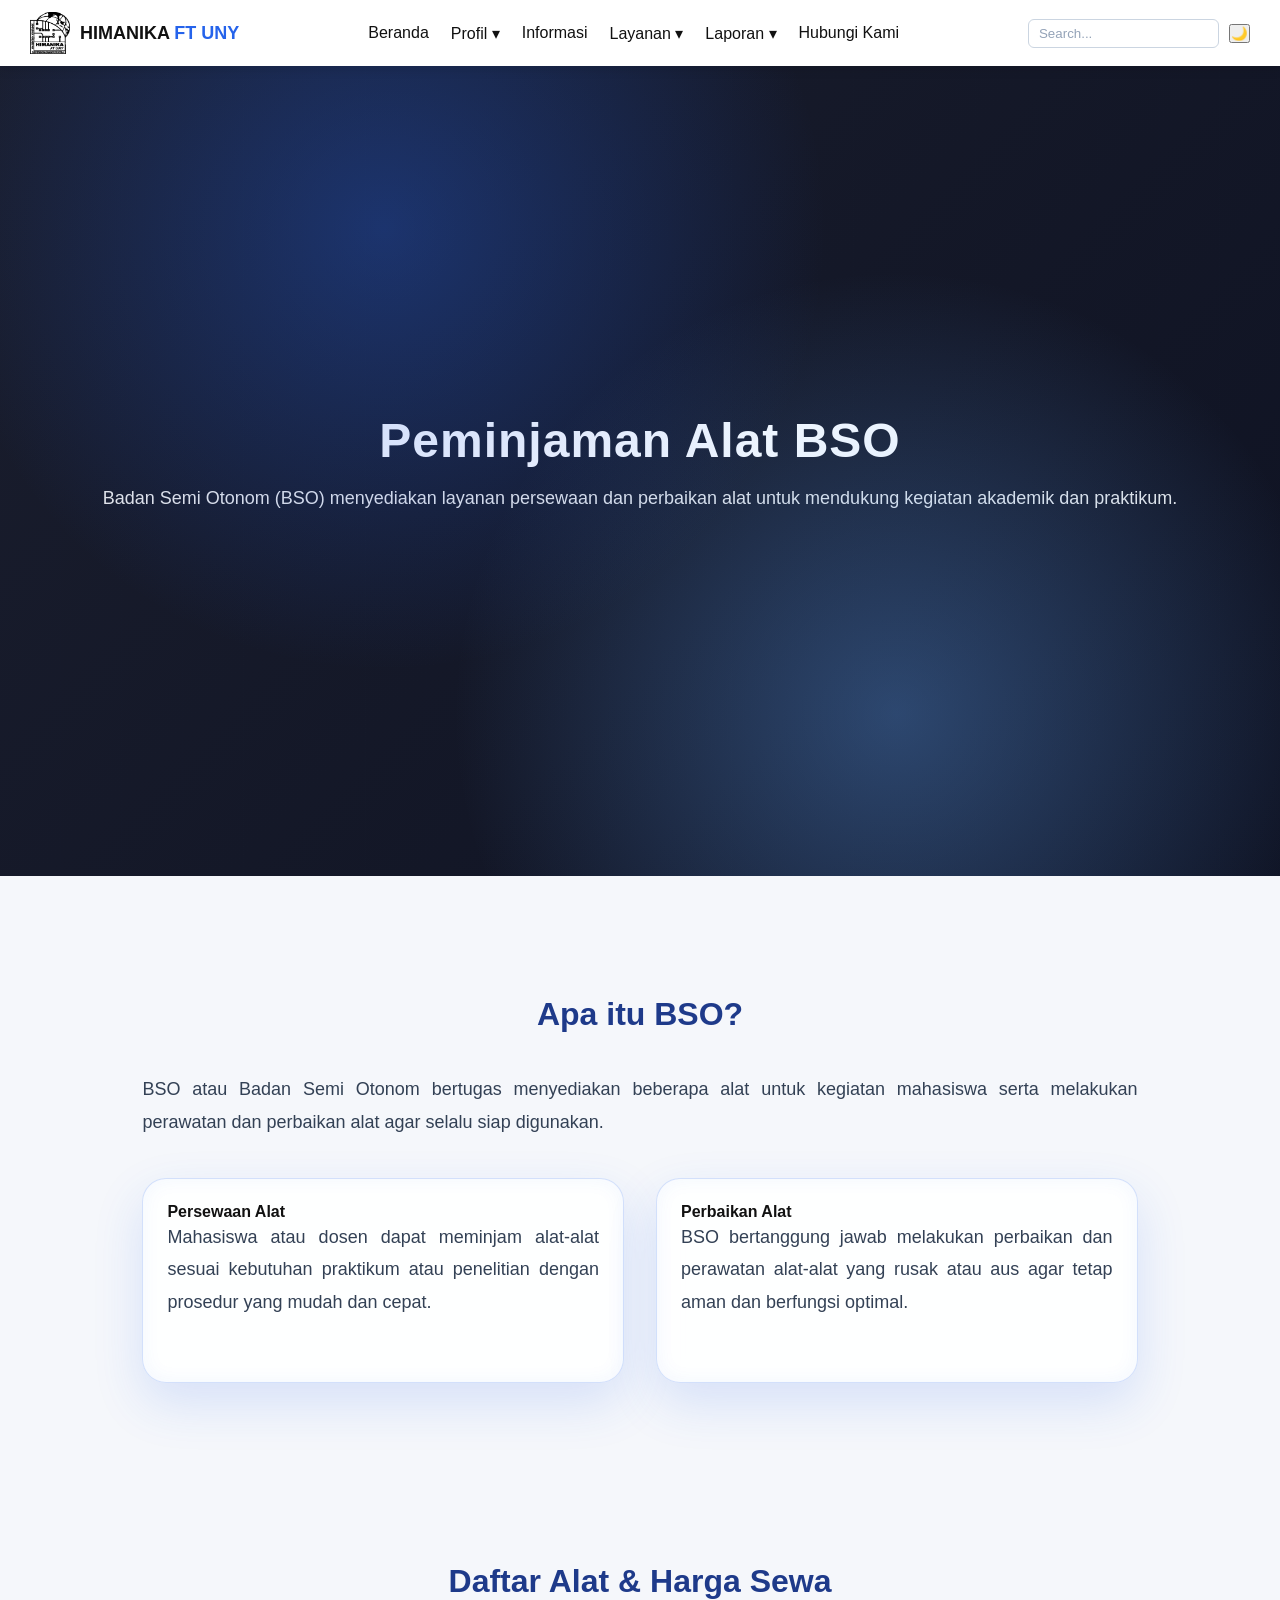
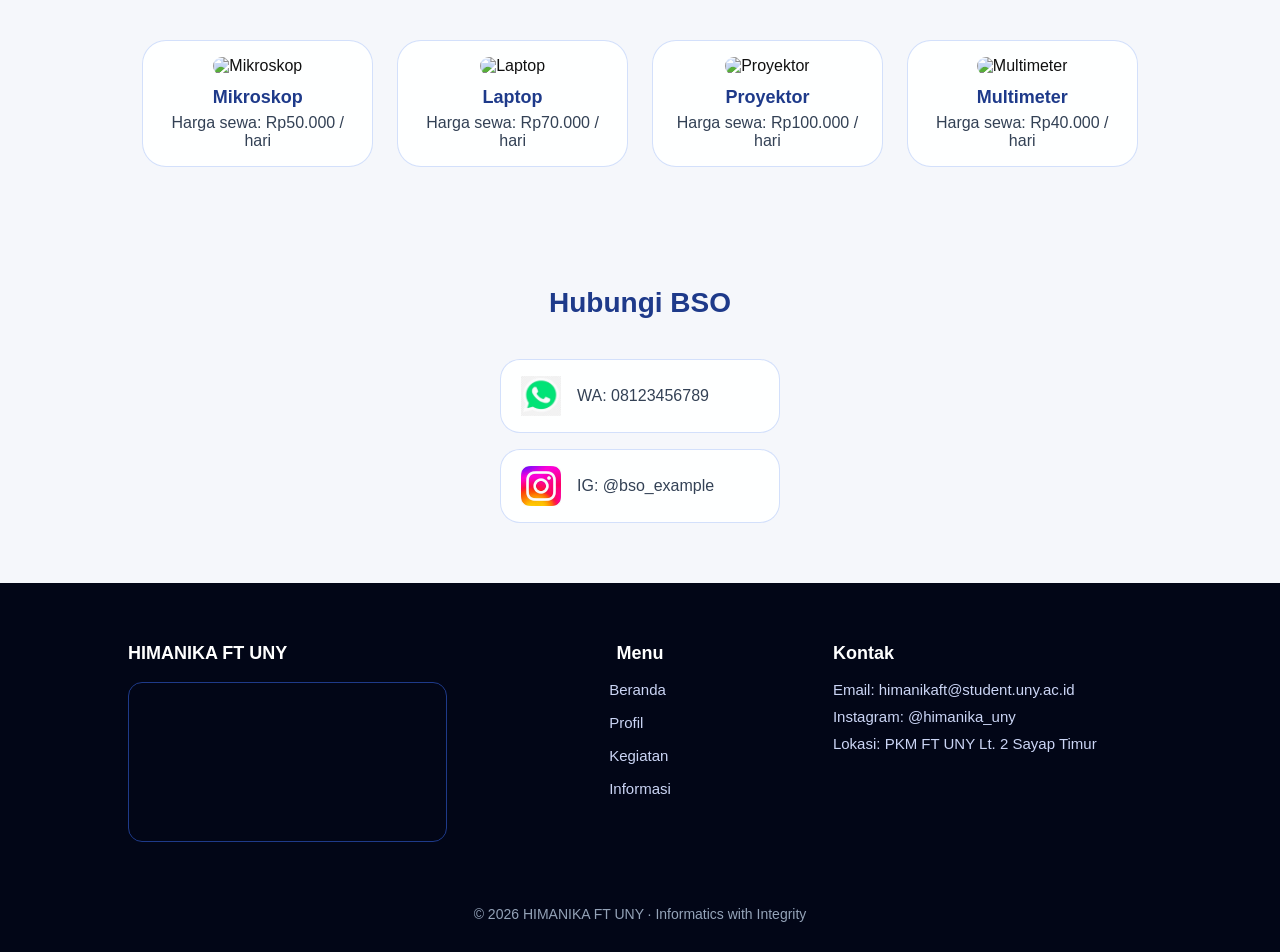
==== BSO.html @ 16c8b1ec "Initial commit" ====
<!DOCTYPE html>
<html lang="id">
<head>
<meta charset="UTF-8">
<meta name="viewport" content="width=device-width, initial-scale=1.0">
<title>HIMANIKA FT UNY</title>
 <link rel="icon" type="image/png" href="logo/Logo_himanika_hitam.png">
<link rel="stylesheet" href="CSS/style.css">
<link rel="stylesheet" href="CSS/BSO.css">
<script src="js/Dark_Light_Mode.js" defer></script>
<script src="js/search.js" defer></script>
</head>

<body>

<!-- TOP BAR -->
<div class="topbar">
  <div class="scrolling-text">
    <p>SELAMAT DATANG DI WEB RESMI HIMANIKA FT UNY — ORGANISASI MAHASISWA PENDIDIKAN TEKNIK ELEKTRONIKA & INFORMATIKA</p>
  </div>

<div class="social-icons">
  <a href="https://www.instagram.com/himanika_uny?igsh=czcxanc0N25wOWpx" target="_blank" rel="noopener">
    <img src="logo/instagram.png" alt="Instagram HIMANIKA">
  </a>

  <a href="https://www.tiktok.com/@himanika_uny5?_r=1&_t=ZS-93Bzs7ITWLJ" target="_blank" rel="noopener">
    <img src="logo/tiktok.png" alt="TikTok HIMANIKA">
  </a>

  <a href="https://x.com/HimanikaUNY?s=20" target="_blank" rel="noopener">
    <img src="logo/X.png" alt="X HIMANIKA">
  </a>

  <a href="https://www.facebook.com/share/1DdURQPhPr/?mibextid=wwXIfr" target="_blank" rel="noopener">
    <img src="logo/facebook.png" alt="Facebook HIMANIKA">
  </a>

  <a href="https://www.linkedin.com/company/himanika-uny/" target="_blank" rel="noopener">
    <img src="logo/linkedin.png" alt="LinkedIn HIMANIKA">
  </a>
</div>

</div>

<!-- NAVBAR -->
<header class="navbar">
  <div class="logo">
    <img src="logo/Logo_himanika_hitam.png" class="logo-image">
    <h1>HIMANIKA <span>FT UNY</span></h1>
  </div>

  <nav class="menu" id="menu">
    <a href="Beranda.html">Beranda</a>

    <div class="dropdown">
      <a href="#">Profil ▾</a>
      <div class="dropdown-content">
        <a href="sejarah.html">Sejarah</a>
        <a href="struktur.html">Struktur</a>
        <a href="Kabinet.html">Kabinet</a>
        <a href="ADART.html">AD ART</a>
      </div>
    </div>

    <a href="informasi.html">Informasi</a>

    <div class="dropdown">
      <a href="#">Layanan ▾</a>
      <div class="dropdown-content">
        <a href="media_partner.html">Media Partner</a>
        <a href="studibanding.html">Study Banding</a>
        <a href="BSO.html">Peminjaman Alat</a>
      </div>
    </div>

    <div class="dropdown">
      <a href="#">Laporan ▾</a>
      <div class="dropdown-content">
        <a href="LPJ.html">LPJ</a>
        <a href="transparansi_dana.html">Transparansi Dana</a>
      </div>
    </div>

    <a href="hubungi_kami.html">Hubungi Kami</a>
  </nav>

  <div class="nav-right">
    <input 
      type="text" 
      class="search" 
      id="searchInput"
      placeholder="Search..."
    >

      <button id="darkToggle" aria-label="Toggle Dark Mode">🌙</button>

    <button class="hamburger" id="hamburger">
      <span></span><span></span><span></span>
    </button>
  </div>
</header>

<!-- HERO SECTION -->
<section class="hero">
  <div class="hero-overlay">
    <h2>Peminjaman Alat BSO</h2>
    <p>Badan Semi Otonom (BSO) menyediakan layanan persewaan dan perbaikan alat untuk mendukung kegiatan akademik dan praktikum.</p>
  </div>
</section>

<!-- BSO PENJELASAN -->
<section class="bso-section">
  <h3>Apa itu BSO?</h3>
  <p>BSO atau Badan Semi Otonom bertugas menyediakan beberapa alat untuk kegiatan mahasiswa serta melakukan perawatan dan perbaikan alat agar selalu siap digunakan.</p>

  <div class="bso-cards">
    <div class="bso-card">
      <h4>Persewaan Alat</h4>
      <p>Mahasiswa atau dosen dapat meminjam alat-alat sesuai kebutuhan praktikum atau penelitian dengan prosedur yang mudah dan cepat.</p>
    </div>
    <div class="bso-card">
      <h4>Perbaikan Alat</h4>
      <p>BSO bertanggung jawab melakukan perbaikan dan perawatan alat-alat yang rusak atau aus agar tetap aman dan berfungsi optimal.</p>
    </div>
  </div>
</section>

<!-- GALLERY ALAT & HARGA -->
<section class="alat-gallery">
  <h3>Daftar Alat & Harga Sewa</h3>
  <div class="gallery-grid">
    <div class="gallery-card">
      <img src="alat-mikroskop.jpg" alt="Mikroskop">
      <h4>Mikroskop</h4>
      <p>Harga sewa: Rp50.000 / hari</p>
    </div>
    <div class="gallery-card">
      <img src="alat-laptop.jpg" alt="Laptop">
      <h4>Laptop</h4>
      <p>Harga sewa: Rp70.000 / hari</p>
    </div>
    <div class="gallery-card">
      <img src="alat-proyektor.jpg" alt="Proyektor">
      <h4>Proyektor</h4>
      <p>Harga sewa: Rp100.000 / hari</p>
    </div>
    <div class="gallery-card">
      <img src="alat-multimeter.jpg" alt="Multimeter">
      <h4>Multimeter</h4>
      <p>Harga sewa: Rp40.000 / hari</p>
    </div>
    <!-- Tambahkan alat lain sesuai kebutuhan -->
  </div>
</section>

<!-- CONTACT PERSON -->
<section class="bso-contacts">
  <h3>Hubungi BSO</h3>
  <div class="contact-card" onclick="window.location='https://wa.me/628123456789';">
    <img src="logo/Whatsapp.png" alt="WhatsApp">
    <span>WA: 08123456789</span>
  </div>
  <div class="contact-card" onclick="window.location='https://instagram.com/bso_example';">
    <img src="logo/instagram.png" alt="Instagram">
    <span>IG: @bso_example</span>
  </div>

</section>


<footer class="footer">
  <div class="footer-container">

    <!-- KIRI -->
    <div class="footer-brand">
      <h4>HIMANIKA FT UNY</h4>

      <div class="footer-maps">
        <iframe
          src="https://www.google.com/maps/embed?pb=!1m18!1m12!1m3!1d3953.176288472587!2d110.38688399021301!3d-7.77
          1122967415651!2m3!1f0!2f0!3f0!3m2!1i1024!2i768!4f13.1!3m3!1m2!1s0x2e7a59b658227f89%3A0x656b9f4a43039850!2
          sHIMANIKA%20FT%20UNY%20Office!5e0!3m2!1sen!2sid!4v1768897644990!5m2!1sen!2sid"
          loading="lazy"
          referrerpolicy="no-referrer-when-downgrade">
        </iframe>
      </div>
    </div>

    <!-- TENGAH -->
    <div class="footer-menu">
      <h4>Menu</h4>
      <a href="#">Beranda</a>
      <a href="#">Profil</a>
      <a href="#">Kegiatan</a>
      <a href="#">Informasi</a>
    </div>

    <!-- KANAN -->
    <div class="footer-contact">
      <h4>Kontak</h4>
      <p>Email: himanikaft@student.uny.ac.id</p>
      <p>Instagram: @himanika_uny</p>
      <p>Lokasi: PKM FT UNY Lt. 2 Sayap Timur</p>
    </div>

  </div>

  <div class="footer-bottom">
    © 2026 HIMANIKA FT UNY · Informatics with Integrity
  </div>
</footer>

</body>
</html>
---- CSS/style.css ----
*{
  margin:0;
  padding:0;
  box-sizing:border-box;
  font-family:'Segoe UI', sans-serif;
}


div {
  max-width: 100%;
}

.container {
  display: flex;
  flex-wrap: wrap;
}
.card {
  flex: 1 1 300px;
}

.container {
  display: grid;
  grid-template-columns: repeat(auto-fit, minmax(250px, 1fr));
}

img {
  max-width: 100%;
  height: auto;
}

body {
  font-size: 1rem;
}

h1 {
  font-size: 2rem;
}

body{
  background:#f5f7fb;
  color:#111;
  transition:0.4s;
}

/* DARK MODE */
body.dark{
  background:#0b0f1a;
  color:#fff;
}

/* ================= TOPBAR ================= */
.topbar{
  background:#0d0546;
  color:#fff;
  display:flex;
  align-items:center;
  padding:6px 20px;
  font-size:12px;
  gap:20px;

  position: fixed;
  top: 0;
  left: 0;
  width: 100%;
  z-index: 1000;
}

/* AREA TEKS */
.scrolling-text{
  flex:1;                
  overflow:hidden;        
  position:relative;
}

.scrolling-text p{
  white-space:nowrap;
  animation:scroll 15s linear infinite;
}

/* AREA ICON */
.social-icons{
  display:flex;
  align-items:center;
  flex-shrink:0;          
}

.social-icons img{
  width:25px;
  margin-left:10px;
  border-radius:8px;
}

/* ANIMASI */
@keyframes scroll{
  from{transform:translateX(100%)}
  to{transform:translateX(-30%)}
}

/* ================= NAVBAR ================= */
.navbar{
  position:sticky;
  top: 32px;
  z-index:1000;
  background:#fff;
  display:flex;
  justify-content:space-between;
  align-items:center;
  padding:12px 30px;
  box-shadow:0 4px 10px rgba(0,0,0,0.1);
  
}

body.dark .navbar{
  background:#0f172a;
}

.logo{
  display:flex;
  align-items:center;
  gap:10px;
}

.logo img{
  width:40px;
}

.logo h1{
  font-size:18px;
}

.logo span{
  color:#2563eb;
}

/* MENU */
.menu{
  display:flex;
  gap:22px;
}

.menu a{
  text-decoration:none;
  color:inherit;
  font-weight:500;
  position:relative;
}

.menu a::after{
  content:"";
  position:absolute;
  left:0;
  bottom:-4px;
  width:0;
  height:2px;
  background:#2563eb;
  transition:0.3s;
}

.menu a:hover::after{
  width:100%;
}

.dropdown{
  position:relative;
}

.dropdown-content{
  display:none;
  position:absolute;
  top:25px;
  min-width:160px;
  background:#fff;
  box-shadow:0 4px 10px rgba(0,0,0,0.1);
}

.dropdown-content a{
  display:block;
  padding:10px;
}

.dropdown:hover .dropdown-content{
  display:block;
}

body.dark .dropdown-content{
  background:#020617;
}

body.dark .dropdown-content a{
  color:#e5e7eb;
}

/* NAV RIGHT */
.nav-right{
  display:flex;
  align-items:center;
  gap:10px;
}

/* SEARCH INPUT */
.search{
  padding:6px 10px;
  border-radius:6px;
  border:1px solid #cbd5e1;
  background:#fff;
  color:#111;
  outline:none;
  transition:0.3s;
}

.search:focus{
  border-color:#2563eb;
  box-shadow:0 0 0 3px rgba(37,99,235,0.25);
  background:#fff;
}

.search::placeholder{
  color:#94a3b8;
}

/* DARK MODE SEARCH */
body.dark .search{
  background:#020617;
  color:#e5e7eb;
  border:1px solid #334155;
}

body.dark .search:focus{
  border-color:#3b82f6;
  box-shadow:0 0 0 3px rgba(59,130,246,0.35);
}

body.dark .search::placeholder{
  color:#64748b;
}


/* HAMBURGER */
.hamburger{
  display:none;
  flex-direction:column;
  gap:4px;
  background:none;
  border:none;
}

.hamburger span{
  width:25px;
  height:3px;
  background:#000;
}

body.dark .hamburger span{
  background:#fff;
}

/* ================= footer  ================= */
.footer{
  background:#020617;
  color:#cbd5f5;
  padding:80px 10% 40px;
}

.footer-container{
  display:grid;
  grid-template-columns:1.2fr 1fr 1.2fr;
  gap:60px;
  align-items:start;
}

.footer-menu{
  justify-self:center;
}

.footer-menu h4{
  text-align:center;
  margin-bottom:16px;
}

.footer-menu ul{
  list-style:none;
  padding:0;
  margin:0;
  text-align:left;
}

.footer-menu ul li{
  margin:6px 0;
}

.footer-menu ul li a{
  display:block;
}


/* TITLE */
.footer h4{
  color:#ffffff;
  margin-bottom:14px;
  font-size:18px;
}

/* TEXT */
.footer p,
.footer a{
  font-size:15px;
  line-height:1.8;
  color:#cbd5f5;
}

.footer a{
  display:block;
  margin-bottom:8px;
  text-decoration:none;
  transition:.3s;
}

.footer a:hover{
  color:#60a5fa;
}

/* MAPS */
.footer-maps{
  margin-top:18px;
}

.footer-maps iframe{
  width:100%;
  height:160px;
  border-radius:14px;
  border:1px solid #1e3a8a;
}

/* BOTTOM */
.footer-bottom{
  margin-top:60px;
  text-align:center;
  font-size:14px;
  color:#94a3b8;
}

/* RESPONSIVE */
@media(max-width:900px){
  .footer-container{
    grid-template-columns:1fr;
    gap:40px;
  }

  .footer{
    padding:60px 6% 30px;
  }

  .footer-maps iframe{
    height:200px;
  }

  .footer-menu{
    text-align:left;
    justify-self:start;
  }
}

/* ================= DARK MODE FIXES ================= */
body.dark .section{
  background:#0f172a;
}

body.dark .section.alt{
  background:#1e293b;
}

body.dark .program{
  background:#1e293b;
}

body.dark .events{
  background:#0f172a;
}

body.dark .activity{
  background:#0f172a;
}

body.dark .info{
  background:#0f172a;
}

body.dark .maps{
  background:#0f172a;
}

body.dark .box,
body.dark .program-card,
body.dark .event-card,
body.dark .activity-item,
body.dark .info-list li,
body.dark .visi-box{
  background:#1e293b;
  border:1px solid #3b82f6;
  box-shadow:none;
}

body.dark .misi-box{
  background:#3b82f6;
}

body.dark .section h3,
body.dark .section h4,
body.dark h4,
body.dark .info-list .text{
  color:#93c5fd;
}

body.dark .section p,
body.dark .section li,
body.dark .section span,
body.dark .info-list li{
  color:#e5e7eb;
}

body.dark .visi-box h4{
  color:#60a5fa;
}

/* ================= HERO ================= */
.hero {
  background: linear-gradient(135deg, #0d0546 0%, #2563eb 100%);
  color: #fff;
  padding: 100px 20px;
  text-align: center;
  position: relative;
  overflow: hidden;
}

.hero::before {
  content: '';
  position: absolute;
  top: 0;
  left: 0;
  right: 0;
  bottom: 0;
  background: url('data:image/svg+xml,<svg xmlns="http://www.w3.org/2000/svg" viewBox="0 0 100 100"><circle cx="50" cy="50" r="2" fill="rgba(255,255,255,0.1)"/></svg>') repeat;
  opacity: 0.1;
}

.hero-content {
  position: relative;
  z-index: 1;
  max-width: 800px;
  margin: 0 auto;
}

.hero h2 {
  font-size: 3rem;
  margin-bottom: 20px;
  font-weight: 700;
}

.hero p {
  font-size: 1.2rem;
  margin-bottom: 30px;
  opacity: 0.9;
}

.cta-btn {
  display: inline-block;
  background: #fff;
  color: #0d0546;
  padding: 12px 30px;
  border-radius: 50px;
  text-decoration: none;
  font-weight: 600;
  transition: 0.3s;
}

.cta-btn:hover {
  background: #f0f0f0;
  transform: translateY(-2px);
}

/* ================= ANIMATIONS ================= */
.animate-text {
  opacity: 0;
  transform: translateY(20px);
  animation: fadeInUp 1s ease-out forwards;
}

.animate-text.delay {
  animation-delay: 0.5s;
}

@keyframes fadeInUp {
  to {
    opacity: 1;
    transform: translateY(0);
  }
}

/* ================= RESPONSIVE ================= */
@media(max-width:900px){
  .menu{
    position:absolute;
    top:70px;
    right:0;
    background:#fff;
    flex-direction:column;
    width:220px;
    padding:20px;
    display:none;
  }

  .menu.active{
    display:flex;
  }

  .hamburger{
    display:flex;
  }

  .section.alt,
  .program-grid,
  .event-grid,
  .activity-grid,
  .footer-grid{
    grid-template-columns:1fr;
  }
}
---- CSS/BSO.css ----
*{
  margin:0;
  padding:0;
  box-sizing:border-box;
  font-family:'Segoe UI', sans-serif;
}

body{
  background:#f5f7fb;
  color:#111;
  transition:0.4s;
}

/* DARK MODE */
body.dark{
  background:#0b0f1a;
  color:#fff;
}

/* ================= TOPBAR ================= */
.topbar{
  background:#0d0546;
  color:#fff;
  display:flex;
  align-items:center;
  padding:6px 20px;
  font-size:12px;
  gap:20px;
}

/* AREA TEKS */
.scrolling-text{
  flex:1;                
  overflow:hidden;        
  position:relative;
}

.scrolling-text p{
  white-space:nowrap;
  animation:scroll 15s linear infinite;
}

/* AREA ICON */
.social-icons{
  display:flex;
  align-items:center;
  flex-shrink:0;          
}

.social-icons img{
  width:25px;
  margin-left:10px;
  border-radius:8px;
}

/* ANIMASI */
@keyframes scroll{
  from{transform:translateX(100%)}
  to{transform:translateX(-30%)}
}

/* ================= NAVBAR ================= */
.navbar{
  position:sticky;
  top:0;
  z-index:1000;
  background:#fff;
  display:flex;
  justify-content:space-between;
  align-items:center;
  padding:12px 30px;
  box-shadow:0 4px 10px rgba(0,0,0,0.1);
}

body.dark .navbar{
  background:#0f172a;
}

.logo{
  display:flex;
  align-items:center;
  gap:10px;
}

.logo img{
  width:40px;
}

.logo h1{
  font-size:18px;
}

.logo span{
  color:#2563eb;
}

/* MENU */
.menu{
  display:flex;
  gap:22px;
}

.menu a{
  text-decoration:none;
  color:inherit;
  font-weight:500;
  position:relative;
}

.menu a::after{
  content:"";
  position:absolute;
  left:0;
  bottom:-4px;
  width:0;
  height:2px;
  background:#2563eb;
  transition:0.3s;
}

.menu a:hover::after{
  width:100%;
}

.dropdown{
  position:relative;
}

.dropdown-content{
  display:none;
  position:absolute;
  top:25px;
  min-width:160px;
  background:#fff;
  box-shadow:0 4px 10px rgba(0,0,0,0.1);
}

.dropdown-content a{
  display:block;
  padding:10px;
}

.dropdown:hover .dropdown-content{
  display:block;
}

body.dark .dropdown-content{
  background:#020617;
}

body.dark .dropdown-content a{
  color:#e5e7eb;
}

/* NAV RIGHT */
.nav-right{
  display:flex;
  align-items:center;
  gap:10px;
}

/* SEARCH INPUT */
.search{
  padding:6px 10px;
  border-radius:6px;
  border:1px solid #cbd5e1;
  background:#fff;
  color:#111;
  outline:none;
  transition:0.3s;
}

.search:focus{
  border-color:#2563eb;
  box-shadow:0 0 0 3px rgba(37,99,235,0.25);
  background:#fff;
}

.search::placeholder{
  color:#94a3b8;
}

/* DARK MODE SEARCH */
body.dark .search{
  background:#020617;
  color:#e5e7eb;
  border:1px solid #334155;
}

body.dark .search:focus{
  border-color:#3b82f6;
  box-shadow:0 0 0 3px rgba(59,130,246,0.35);
}

body.dark .search::placeholder{
  color:#64748b;
}


/* HAMBURGER */
.hamburger{
  display:none;
  flex-direction:column;
  gap:4px;
  background:none;
  border:none;
}

.hamburger span{
  width:25px;
  height:3px;
  background:#000;
}

body.dark .hamburger span{
  background:#fff;
}

/* ================= HERO ================= */
.hero{
  position:relative;
  min-height:90vh;
  background:
    linear-gradient(135deg, rgba(2,6,23,0.9), rgba(2,6,23,0.95)),
    url("pattern/circuit.png");
  background-size:cover;
  display:flex;
  align-items:center;
  justify-content:center;
  text-align:center;
  color:#fff;
  padding:40px;
}

.hero::before{
  content:"";
  position:absolute;
  inset:0;
  background:
    repeating-linear-gradient(
      90deg,
      transparent,
      transparent 60px,
      rgba(37,99,235,0.05) 61px
    );
  pointer-events:none;
}

.hero::after{
  content:"";
  position:absolute;
  inset:0;
  background:
    radial-gradient(circle at 30% 20%, rgba(37,99,235,0.35), transparent 40%),
    radial-gradient(circle at 70% 80%, rgba(96,165,250,0.35), transparent 40%);
  pointer-events:none;
}

.hero-content{max-width:720px;}

.animate-text{
  opacity:0;
  transform:translateY(30px);
  animation:fadeUp 1s ease forwards;
}

.animate-text.delay{animation-delay:0.6s;}

@keyframes fadeUp{
  to{opacity:1; transform:translateY(0);}
}

.hero h2{font-size:48px;}
.hero p{margin:20px 0; font-size:18px; opacity:0.9;}

.cta-btn{
  display:inline-block;
  margin-top:20px;
  padding:14px 36px;
  background:var(--tech-primary);
  color:#fff;
  border-radius:30px;
  text-decoration:none;
  font-weight:600;
  box-shadow:var(--shadow-glow);
  transition:0.3s;
}

.cta-btn:hover{
  transform:scale(1.06);
  box-shadow:0 0 45px rgba(37,99,235,0.8);
}


/* TEXT ANIMATION */
.animate-text{
  opacity:0;
  transform:translateY(30px);
  animation:fadeUp 1s ease forwards;
}

.animate-text.delay{
  animation-delay:0.6s;
}

@keyframes fadeUp{
  to{
    opacity:1;
    transform:translateY(0);
  }
}

.hero h2{
  font-size:48px;
  letter-spacing:1px;
}

.hero p{
  margin:20px 0;
  font-size:18px;
  opacity:0.9;
}

/* CTA */
.cta-btn{
  display:inline-block;
  margin-top:20px;
  padding:14px 32px;
  background:#2563eb;
  color:#fff;
  border-radius:30px;
  text-decoration:none;
  font-weight:600;
  position:relative;
  overflow:hidden;
  box-shadow:0 0 20px rgba(37,99,235,0.6);
  transition:0.3s;
}

.cta-btn::after{
  content:"";
  position:absolute;
  inset:0;
  background:linear-gradient(120deg, transparent, rgba(255,255,255,0.4), transparent);
  transform:translateX(-100%);
}

.cta-btn:hover{
  transform:scale(1.05);
  box-shadow:0 0 35px rgba(37,99,235,0.9);
}

.cta-btn:hover::after{
  transform:translateX(100%);
  transition:0.6s;
}

/* BSO Section */
.bso-section {
  max-width: 1200px;
  margin: 60px auto;
  padding: 60px 8vw;
}

.bso-section h3 {
  font-size: 32px;
  color: #1e3a8a;
  text-align: center;
  margin-bottom: 40px;
}

.bso-section p {
  font-size: 18px;
  line-height: 1.8;
  color: #334155;
  text-align: justify;
  margin-bottom: 40px;
}

/* BSO CARDS */
.bso-cards {
  display: grid;
  grid-template-columns: repeat(auto-fit, minmax(280px, 1fr));
  gap: 32px;
}

.bso-card {
  background: rgba(255,255,255,0.9);
  border: 1px solid rgba(37,99,235,0.2);
  border-radius: 24px;
  padding: 24px;
  box-shadow: 0 20px 50px rgba(37,99,235,0.15), inset 0 0 20px rgba(37,99,235,0.05);
  backdrop-filter: blur(12px);
  transition: all 0.4s ease;
}

.bso-card:hover {
  transform: translateY(-6px);
  box-shadow: 0 25px 60px rgba(37,99,235,0.35), inset 0 0 25px rgba(37,99,235,0.08);
  background: rgba(255,255,255,0.95);
}

/* GALLERY */
.alat-gallery { max-width:1200px; margin:60px auto; padding:60px 8vw; }
.alat-gallery h3 { font-size:32px; color:#1e3a8a; text-align:center; margin-bottom:40px; }
.gallery-grid { display:grid; grid-template-columns:repeat(auto-fit, minmax(220px, 1fr)); gap:24px; }
.gallery-card {
  background: rgba(255,255,255,0.9);
  border:1px solid rgba(37,99,235,0.2);
  border-radius:24px;
  padding:16px;
  text-align:center;
  transition: all 0.3s;
}
.gallery-card:hover { transform:translateY(-4px); background: rgba(255,255,255,0.95); }
.gallery-card img { width:100%; height:160px; object-fit:cover; border-radius:16px; margin-bottom:12px; }
.gallery-card h4 { font-size:18px; color:#1e3a8a; margin-bottom:6px; }
.gallery-card p { font-size:16px; color:#334155; }

/* CONTACT CARDS */
.bso-contacts { max-width:900px; margin:60px auto; display:flex; flex-direction:column; gap:16px; align-items:center; }
.bso-contacts h3 { font-size:28px; color:#1e3a8a; margin-bottom:24px; text-align:center; }
.contact-card {
  width:280px; padding:16px 20px; background: rgba(255,255,255,0.9); border-radius:20px;
  border:1px solid rgba(37,99,235,0.2); display:flex; align-items:center; gap:16px;
  cursor:pointer; transition: all 0.3s;
}
.contact-card:hover { transform:translateY(-4px); background: rgba(255,255,255,0.95); box-shadow:0 12px 28px rgba(37,99,235,0.25); }
.contact-card img { width:40px; height:40px; }
.contact-card span { font-size:16px; color:#334155; }

/* DARK MODE */
body.dark .alat-hero { background: linear-gradient(135deg, rgba(2,6,23,0.95), rgba(2,6,23,1)), url("pattern/circuit.png"); }
body.dark .bso-section p, body.dark .bso-section h3 { color:#e5e7eb; }
body.dark .bso-card { background: rgba(2,6,23,0.9); border:1px solid rgba(96,165,250,0.4); color:#e5e7eb; box-shadow:0 0 50px rgba(96,165,250,0.35), inset 0 0 40px rgba(96,165,250,0.08); }
body.dark .bso-card:hover { background: rgba(15,23,42,0.95); }
body.dark .alat-gallery h3, body.dark .gallery-card h4, body.dark .gallery-card p { color:#e5e7eb; }
body.dark .gallery-card { background: rgba(2,6,23,0.9); border:1px solid rgba(96,165,250,0.4); box-shadow:0 0 50px rgba(96,165,250,0.35), inset 0 0 40px rgba(96,165,250,0.08); }
body.dark .contact-card { background: rgba(2,6,23,0.9); border:1px solid rgba(96,165,250,0.4); color:#e5e7eb; box-shadow:0 12px 28px rgba(96,165,250,0.3); }
body.dark .contact-card span { color:#e5e7eb; }
body.dark .contact-card img { filter: brightness(1.2); }

/* RESPONSIVE */
@media(max-width:768px){
  .bso-cards, .gallery-grid { gap:20px; }
  .bso-card, .gallery-card { padding:18px; }
  .contact-card { width:220px; padding:14px; gap:12px; }
  .contact-card span, .gallery-card h4, .gallery-card p { font-size:14px; }
}
/* DARK MODE */
body.dark .alat-hero { 
  background: linear-gradient(135deg, rgba(2,6,23,0.95), rgba(2,6,23,1)), url("pattern/circuit.png"); 
}

body.dark .bso-section p, body.dark .bso-section h3 { color: #e5e7eb; }

body.dark .bso-card {
  background: rgba(2,6,23,0.9);
  border: 1px solid rgba(96,165,250,0.4);
  color: #e5e7eb;
  box-shadow: 0 0 50px rgba(96,165,250,0.35), inset 0 0 40px rgba(96,165,250,0.08);
}

body.dark .bso-card:hover { background: rgba(15,23,42,0.95); }

body.dark .bso-contacts h3 { color: #93c5fd; }
body.dark .contact-card { background: rgba(2,6,23,0.9); border:1px solid rgba(96,165,250,0.4); color:#e5e7eb; box-shadow:0 12px 28px rgba(96,165,250,0.3); }
body.dark .contact-card:hover { background: rgba(15,23,42,0.95); box-shadow: 0 20px 40px rgba(96,165,250,0.5); }
body.dark .contact-card span { color:#e5e7eb; }
body.dark .contact-card img { filter: brightness(1.2); }

/* RESPONSIVE */
@media(max-width:768px){
  .bso-cards { gap: 20px; }
  .bso-card { padding:18px; }
  .contact-card { width:220px; padding:14px; gap:12px; }
  .contact-card span { font-size:14px; }
}

/* ================= SECTION ================= */
.section{
  padding:70px 12%;
  text-align:center;
}

.section h3{
  font-size:28px;
  margin-bottom:20px;
}

.section p{
  max-width:700px;
  margin:auto;
  line-height:1.7;
}

.section.alt{
  background:#eef2ff;
  display:grid;
  grid-template-columns:1fr 1fr;
  gap:30px;
}

.box{
  background:#fff;
  padding:30px;
  border-radius:14px;
  box-shadow:0 4px 12px rgba(0,0,0,0.1);
}



/* ================= FOOTER ================= */
.footer{
  background:#020617;
  color:#cbd5f5;
  padding:60px 10% 30px;
}

.footer-grid{
  display:grid;
  grid-template-columns:repeat(3,1fr);
  gap:40px;
}

.footer h4{
  color:#fff;
  margin-bottom:12px;
}

.footer a{
  display:block;
  color:#cbd5f5;
  text-decoration:none;
  margin-bottom:6px;
}

.footer a:hover{
  color:#60a5fa;
}

.copyright{
  text-align:center;
  margin-top:40px;
  font-size:13px;
  opacity:0.7;
}

/* ================= DARK MODE FIXES ================= */
body.dark .section{
  background:#0f172a;
}

body.dark .section.alt{
  background:#1e293b;
}

body.dark .program{
  background:#1e293b;
}

body.dark .events{
  background:#0f172a;
}

body.dark .activity{
  background:#0f172a;
}

body.dark .info{
  background:#0f172a;
}

body.dark .maps{
  background:#0f172a;
}

body.dark .box,
body.dark .program-card,
body.dark .event-card,
body.dark .activity-item,
body.dark .info-list li,
body.dark .visi-box{
  background:#1e293b;
  border:1px solid #3b82f6;
  box-shadow:none;
}

body.dark .misi-box{
  background:#3b82f6;
}

body.dark .section h3,
body.dark .section h4,
body.dark h4,
body.dark .info-list .text{
  color:#93c5fd;
}

body.dark .section p,
body.dark .section li,
body.dark .section span,
body.dark .info-list li{
  color:#e5e7eb;
}

body.dark .visi-box h4{
  color:#60a5fa;
}

/* ================= RESPONSIVE ================= */
@media(max-width:900px){
  .menu{
    position:absolute;
    top:70px;
    right:0;
    background:#fff;
    flex-direction:column;
    width:220px;
    padding:20px;
    display:none;
  }

  .menu.active{
    display:flex;
  }

  .hamburger{
    display:flex;
  }

  .section.alt,
  .program-grid,
  .event-grid,
  .activity-grid,
  .footer-grid{
    grid-template-columns:1fr;
  }
}
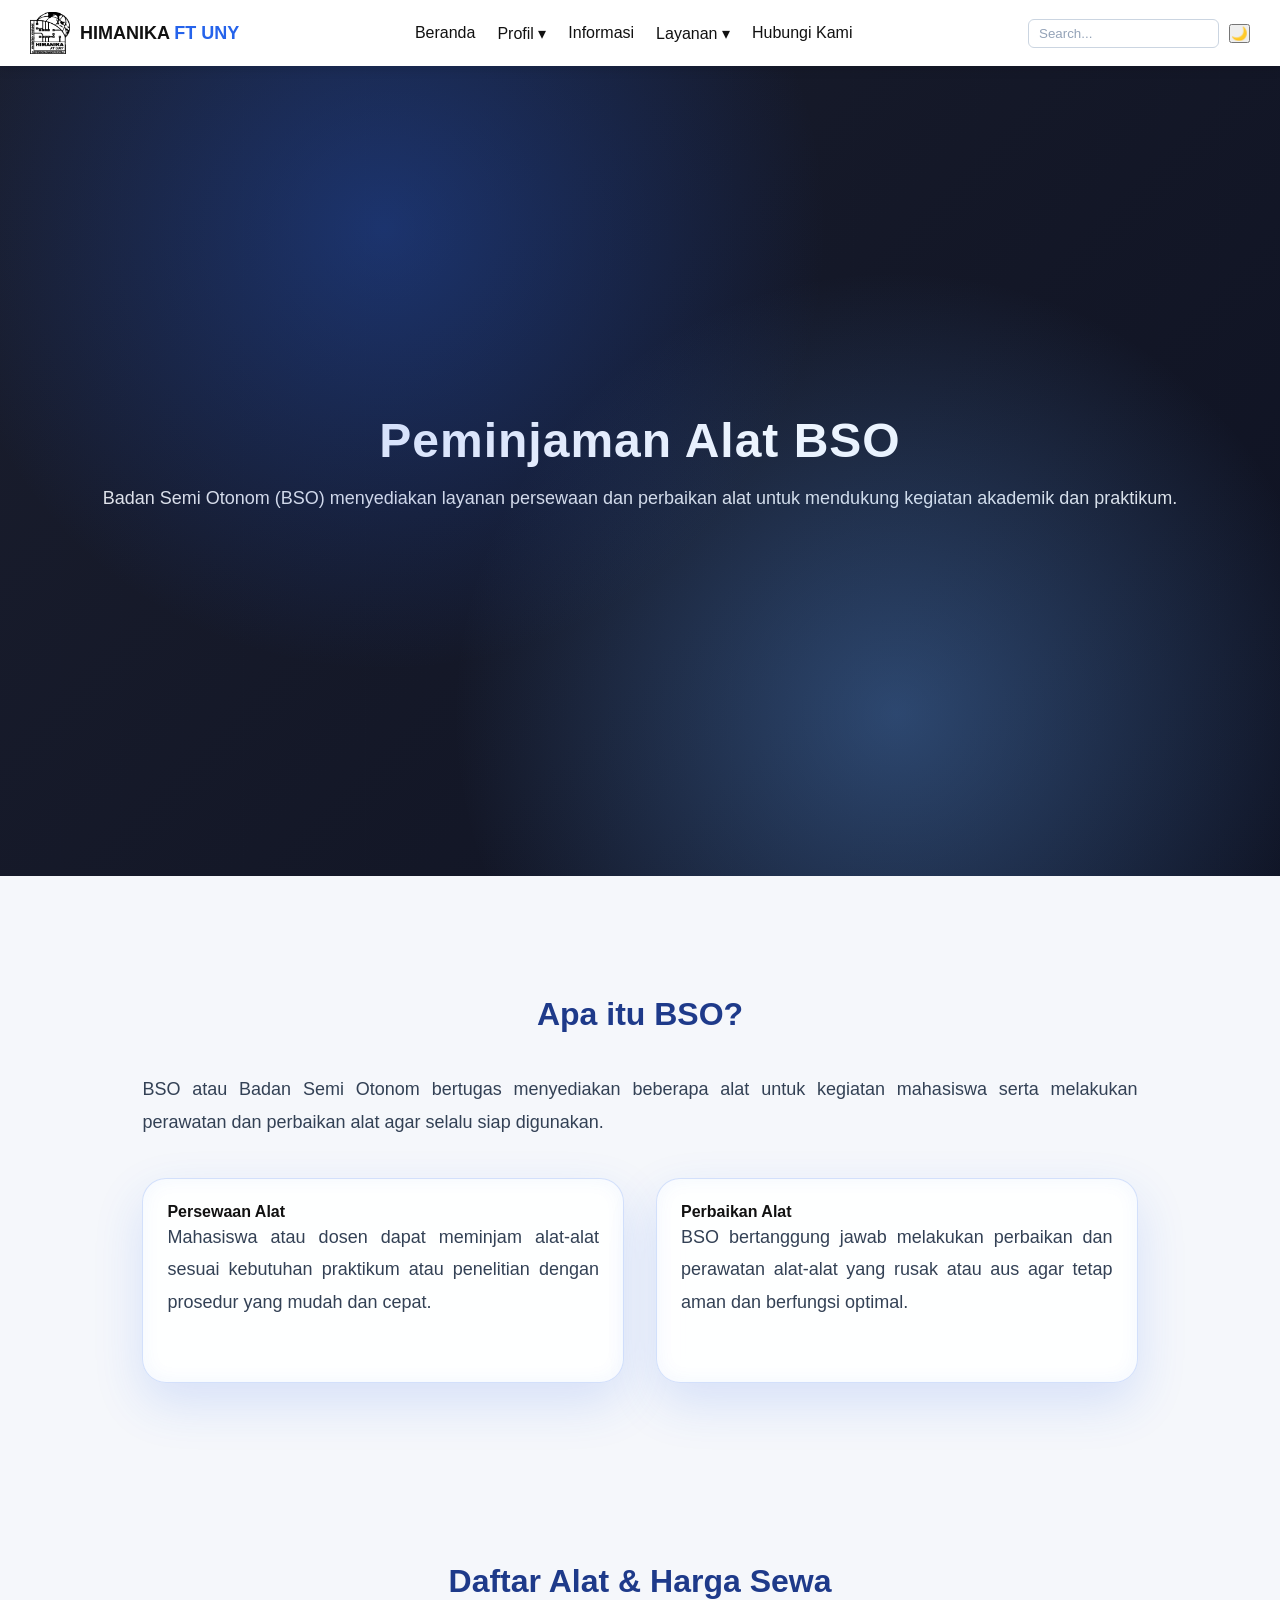
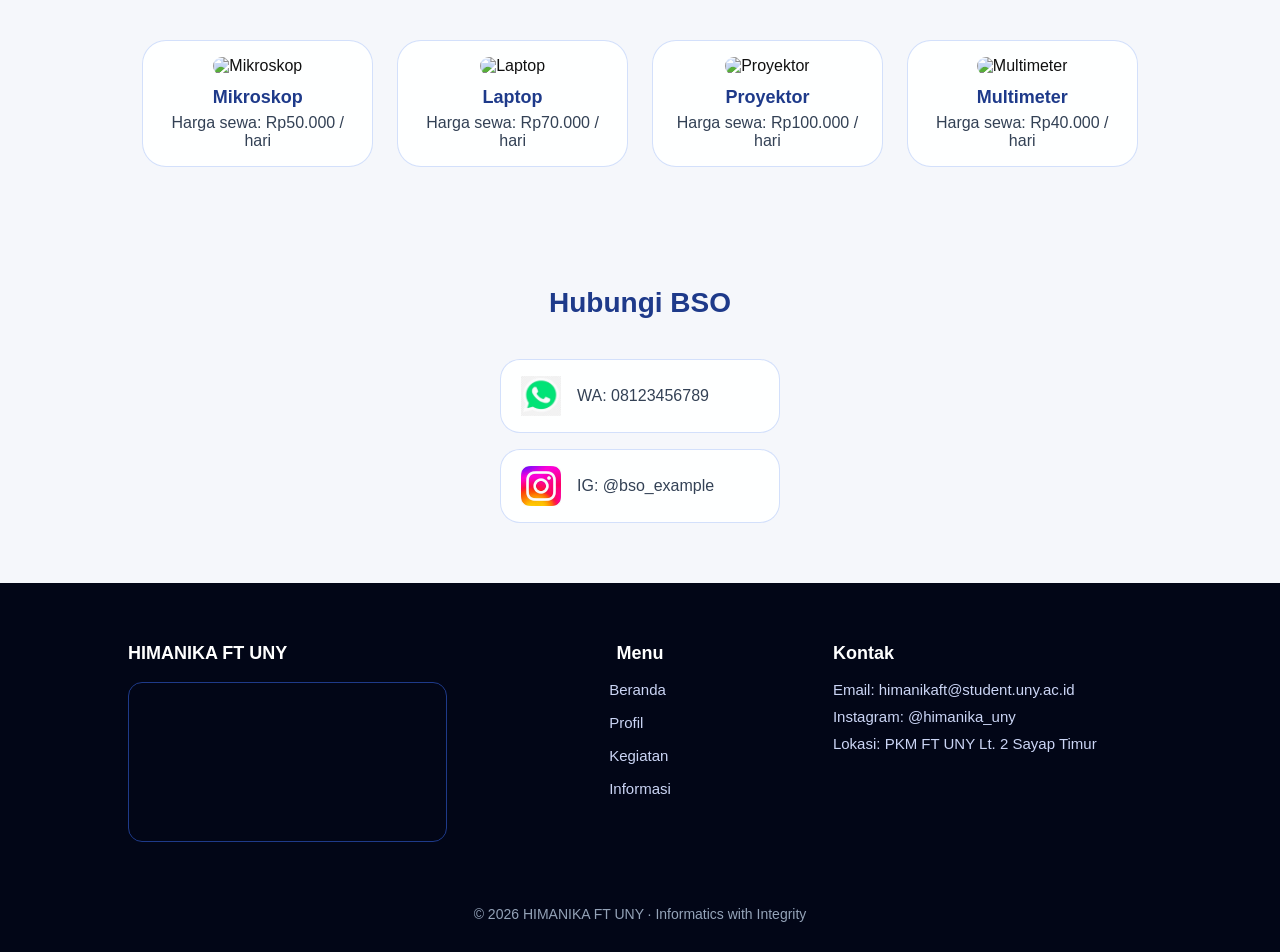
==== commit aa538c3c: "Remove LPJ and transparansi dana pages and menu links" ====
--- a/BSO.html
+++ b/BSO.html
@@ -74,14 +74,6 @@
       </div>
     </div>
 
-    <div class="dropdown">
-      <a href="#">Laporan ▾</a>
-      <div class="dropdown-content">
-        <a href="LPJ.html">LPJ</a>
-        <a href="transparansi_dana.html">Transparansi Dana</a>
-      </div>
-    </div>
-
     <a href="hubungi_kami.html">Hubungi Kami</a>
   </nav>
 
